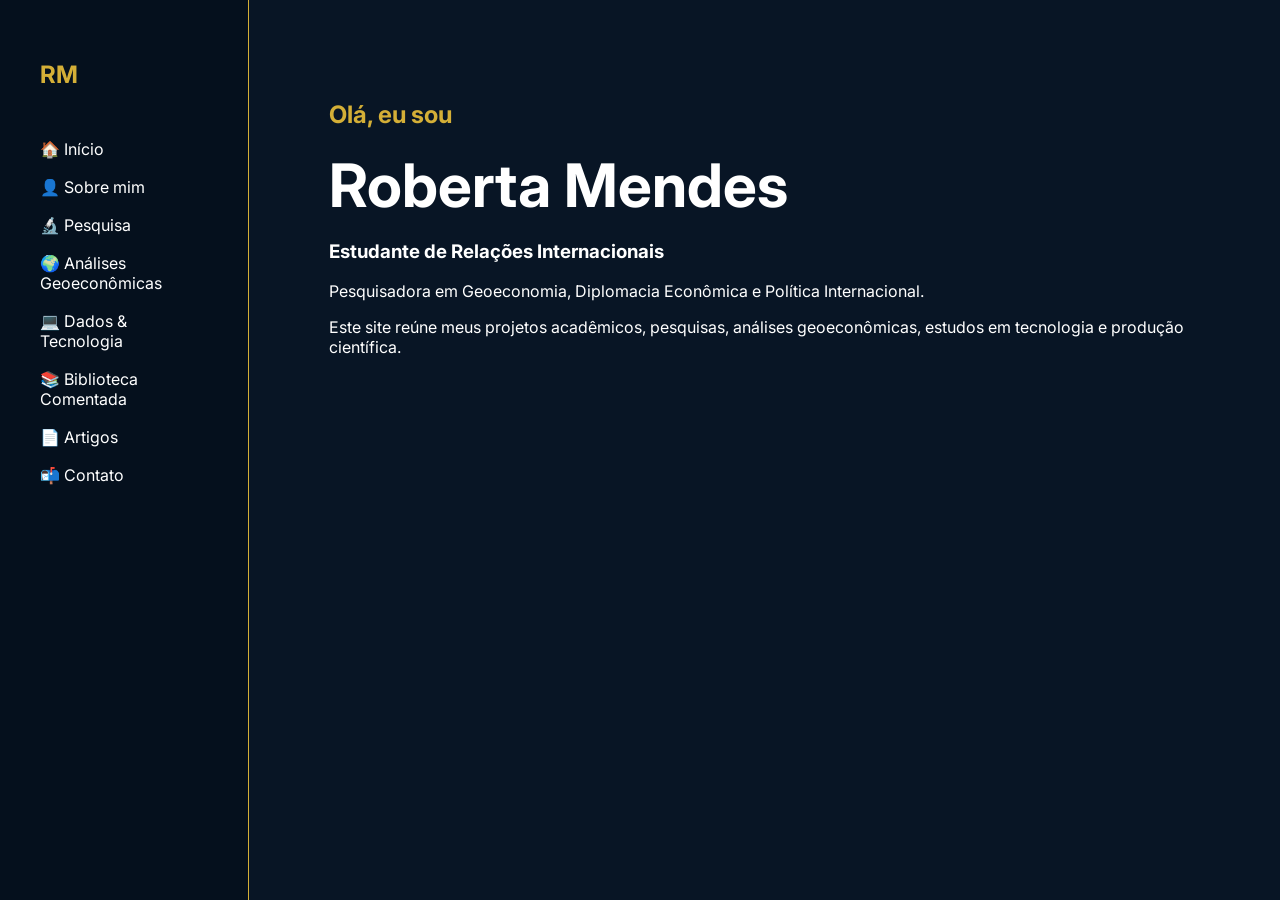
==== index.html @ 18f8f302 "Refactor HTML structure and formatting" ====
<!DOCTYPE html>
<html lang="pt-BR">

<head>

    <meta charset="UTF-8">

    <title>Roberta Mendes</title>

    <link rel="preconnect" href="https://fonts.googleapis.com">
    <link rel="preconnect" href="https://fonts.gstatic.com" crossorigin>

    <link href="https://fonts.googleapis.com/css2?family=Inter:wght@300;400;500;600&family=Playfair+Display:wght@500;600;700&display=swap" rel="stylesheet">

    <link rel="stylesheet" href="style.css">

</head>

<body>

    <aside class="sidebar">

        <h1>RM</h1>

        <nav>

            <a href="#">🏠 Início</a>

            <a href="#">👤 Sobre mim</a>

            <a href="#">🔬 Pesquisa</a>

            <a href="#">🌍 Análises Geoeconômicas</a>

            <a href="#">💻 Dados & Tecnologia</a>

            <a href="#">📚 Biblioteca Comentada</a>

            <a href="#">📄 Artigos</a>

            <a href="#">📬 Contato</a>

        </nav>

    </aside>

    <main class="conteudo">

        <h2>Olá, eu sou</h2>

        <h1>Roberta Mendes</h1>

        <h3>
            Estudante de Relações Internacionais
        </h3>

        <p>
            Pesquisadora em Geoeconomia, Diplomacia Econômica e Política Internacional.
        </p>

        <p>
            Este site reúne meus projetos acadêmicos, pesquisas, análises geoeconômicas,
            estudos em tecnologia e produção científica.
        </p>

    </main>

</body>

</html>
---- style.css ----
body{
    margin:0;
    display:flex;
    background:#081525;
    color:white;
  font-family:'Inter', sans-serif;
}

.sidebar{

    width:260px;
    height:100vh;

    background:#05101d;

    border-right:1px solid #d4af37;

    padding:40px;

    box-sizing:border-box;

}

.sidebar h1{

    color:#d4af37;

    margin-bottom:50px;

}

.sidebar a{

    display:block;

    color:white;

    text-decoration:none;

    margin:18px 0;

}

.sidebar a:hover{

    color:#d4af37;

}

.conteudo{

    padding:80px;

}

.conteudo h1{

    font-size:60px;

    margin:10px 0;

}

.conteudo h2{

    color:#d4af37;
    .sidebar h1,
.conteudo h1 {

    font-family: 'Playfair Display', serif;

}

}
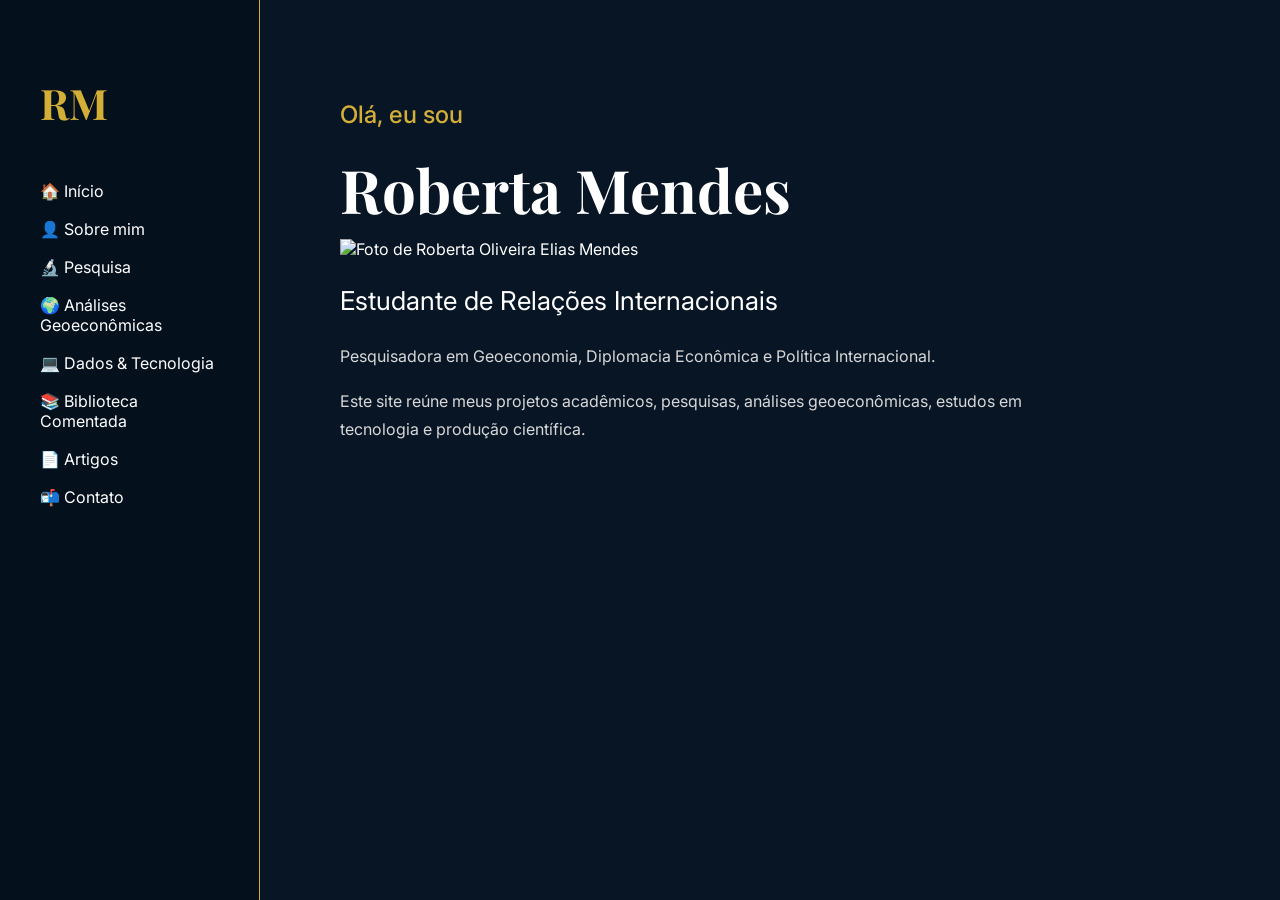
==== commit 584a79ef: "Add profile image for Roberta Mendes" ====
--- a/index.html
+++ b/index.html
@@ -49,6 +49,7 @@
         <h2>Olá, eu sou</h2>
 
         <h1>Roberta Mendes</h1>
+        <img src="perfil.jpg" alt="Foto de Roberta Oliveira Elias Mendes">
 
         <h3>
             Estudante de Relações Internacionais
--- a/style.css
+++ b/style.css
@@ -1,14 +1,25 @@
 body{
+
     margin:0;
+
     display:flex;
+
     background:#081525;
+
     color:white;
-  font-family:'Inter', sans-serif;
+
+    font-family:'Inter', sans-serif;
+
 }
+
+/* ========================= */
+/* MENU LATERAL */
+/* ========================= */
 
 .sidebar{
 
     width:260px;
+
     height:100vh;
 
     background:#05101d;
@@ -23,9 +34,13 @@
 
 .sidebar h1{
 
+    font-family:'Playfair Display', serif;
+
     color:#d4af37;
 
     margin-bottom:50px;
+
+    font-size:42px;
 
 }
 
@@ -39,13 +54,21 @@
 
     margin:18px 0;
 
+    transition:0.3s;
+
 }
 
 .sidebar a:hover{
 
     color:#d4af37;
 
+    padding-left:8px;
+
 }
+
+/* ========================= */
+/* CONTEÚDO */
+/* ========================= */
 
 .conteudo{
 
@@ -54,6 +77,8 @@
 }
 
 .conteudo h1{
+
+    font-family:'Playfair Display', serif;
 
     font-size:60px;
 
@@ -64,11 +89,25 @@
 .conteudo h2{
 
     color:#d4af37;
-    .sidebar h1,
-.conteudo h1 {
 
-    font-family: 'Playfair Display', serif;
+    font-weight:500;
 
 }
 
+.conteudo h3{
+
+    font-weight:400;
+
+    font-size:26px;
+
 }
+
+.conteudo p{
+
+    max-width:700px;
+
+    line-height:1.8;
+
+    color:#d8d8d8;
+
+}
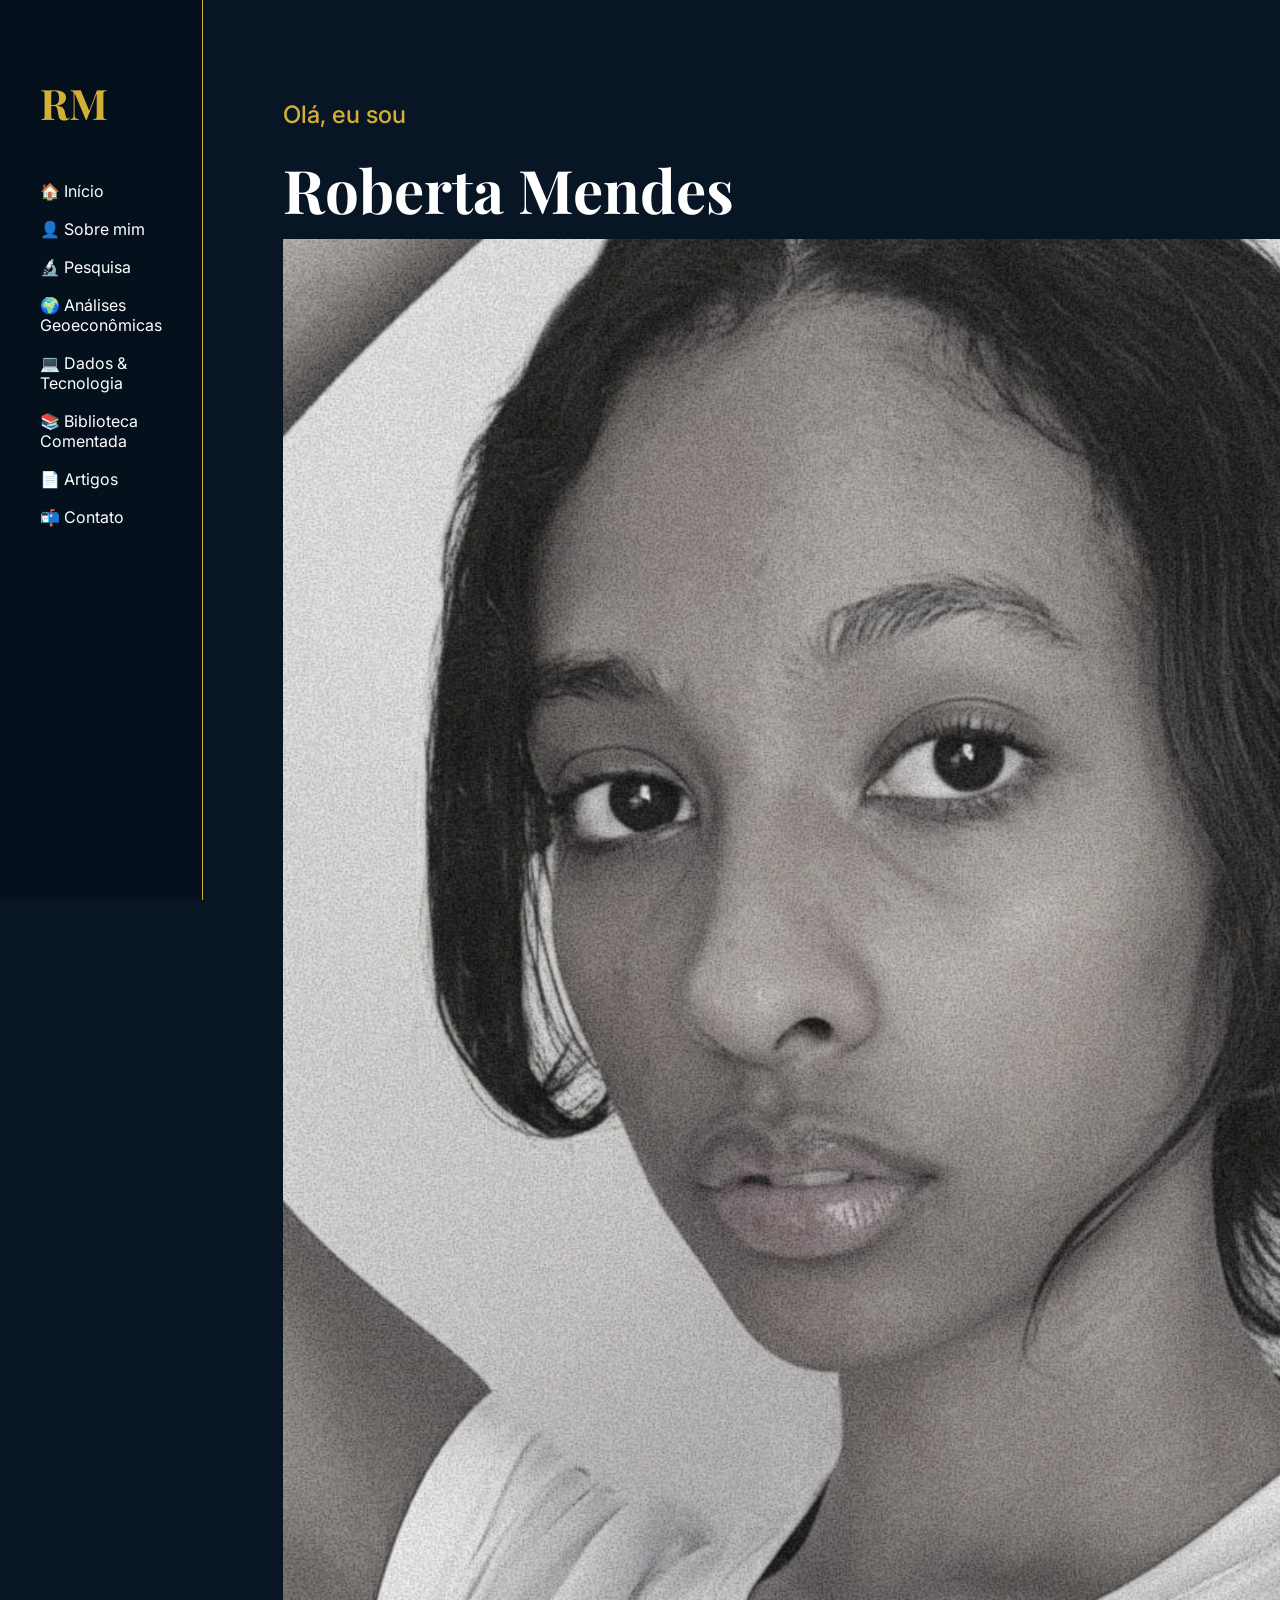
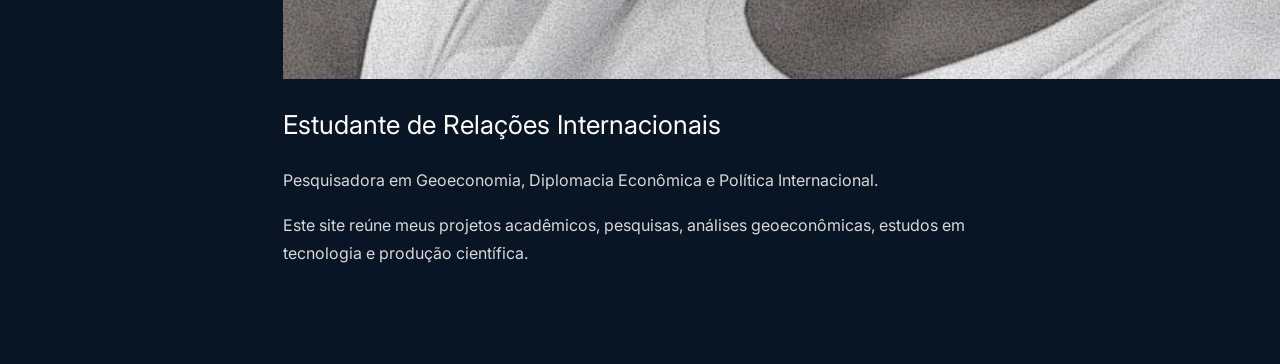
==== commit 54605ae9: "Update profile image source in index.html" ====
--- a/index.html
+++ b/index.html
@@ -49,7 +49,7 @@
         <h2>Olá, eu sou</h2>
 
         <h1>Roberta Mendes</h1>
-        <img src="perfil.jpg" alt="Foto de Roberta Oliveira Elias Mendes">
+        <img src="WhatsApp Image 2026-07-04 at 11.41.28 AM.jpeg" alt="Foto de Roberta Oliveira Elias Mendes">
 
         <h3>
             Estudante de Relações Internacionais
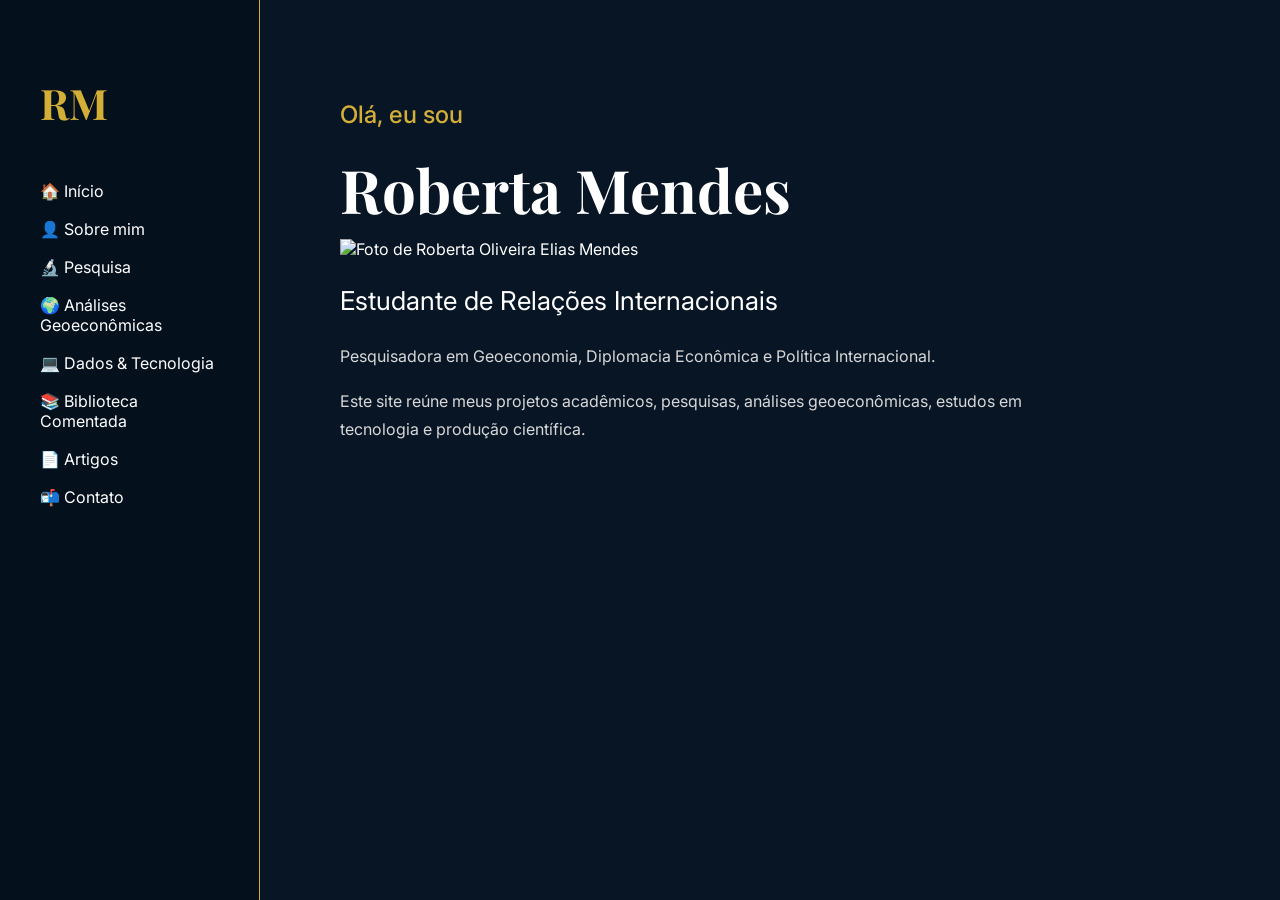
==== commit 4ee4cafe: "Update image source in index.html" ====
--- a/index.html
+++ b/index.html
@@ -49,7 +49,7 @@
         <h2>Olá, eu sou</h2>
 
         <h1>Roberta Mendes</h1>
-        <img src="WhatsApp Image 2026-07-04 at 11.41.28 AM.jpeg" alt="Foto de Roberta Oliveira Elias Mendes">
+        <img src="perfil.jgp" alt="Foto de Roberta Oliveira Elias Mendes">
 
         <h3>
             Estudante de Relações Internacionais
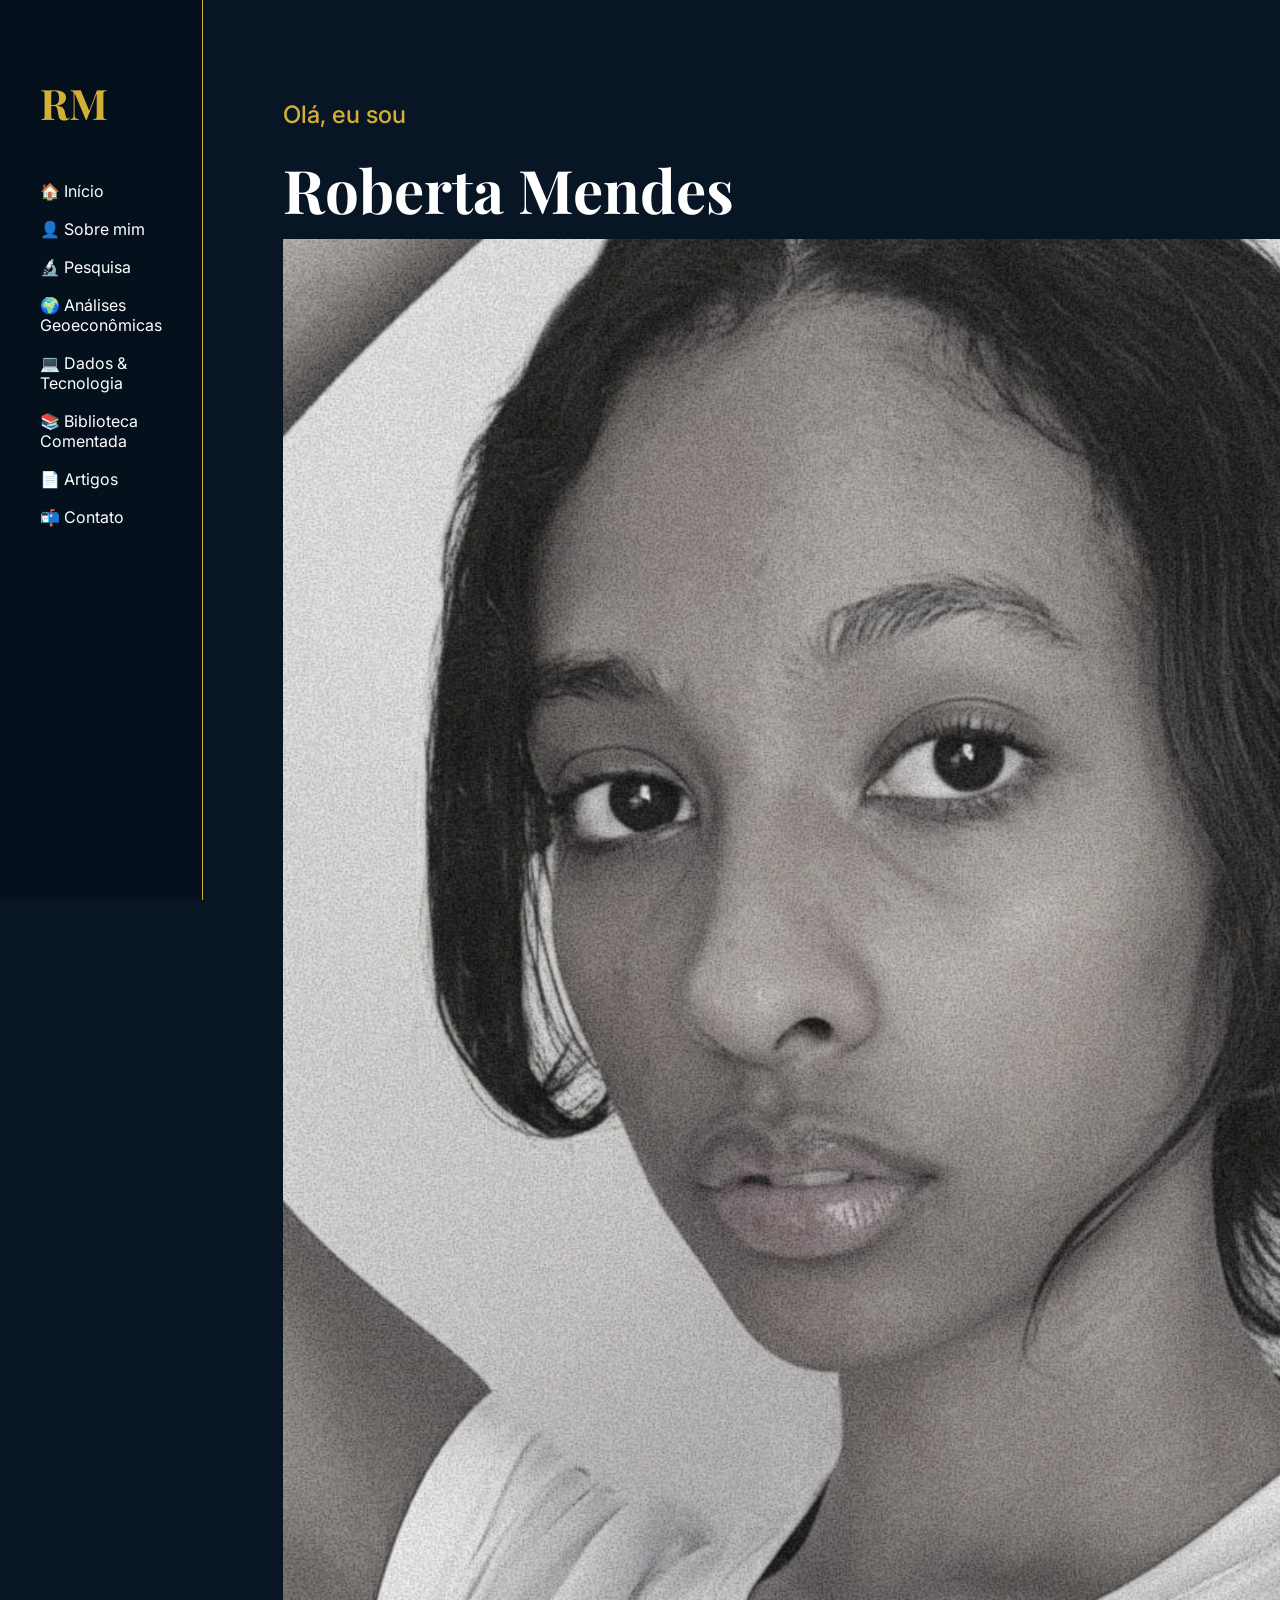
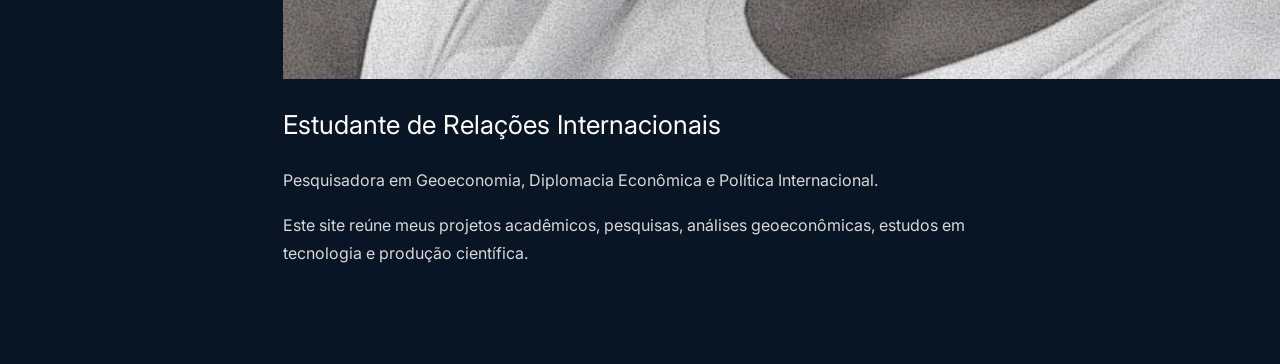
==== commit b3dae296: "Fix image file extension from .jgp to .jpg" ====
--- a/index.html
+++ b/index.html
@@ -49,7 +49,7 @@
         <h2>Olá, eu sou</h2>
 
         <h1>Roberta Mendes</h1>
-        <img src="perfil.jgp" alt="Foto de Roberta Oliveira Elias Mendes">
+        <img src="perfil.jpg" alt="Foto de Roberta Oliveira Elias Mendes">
 
         <h3>
             Estudante de Relações Internacionais
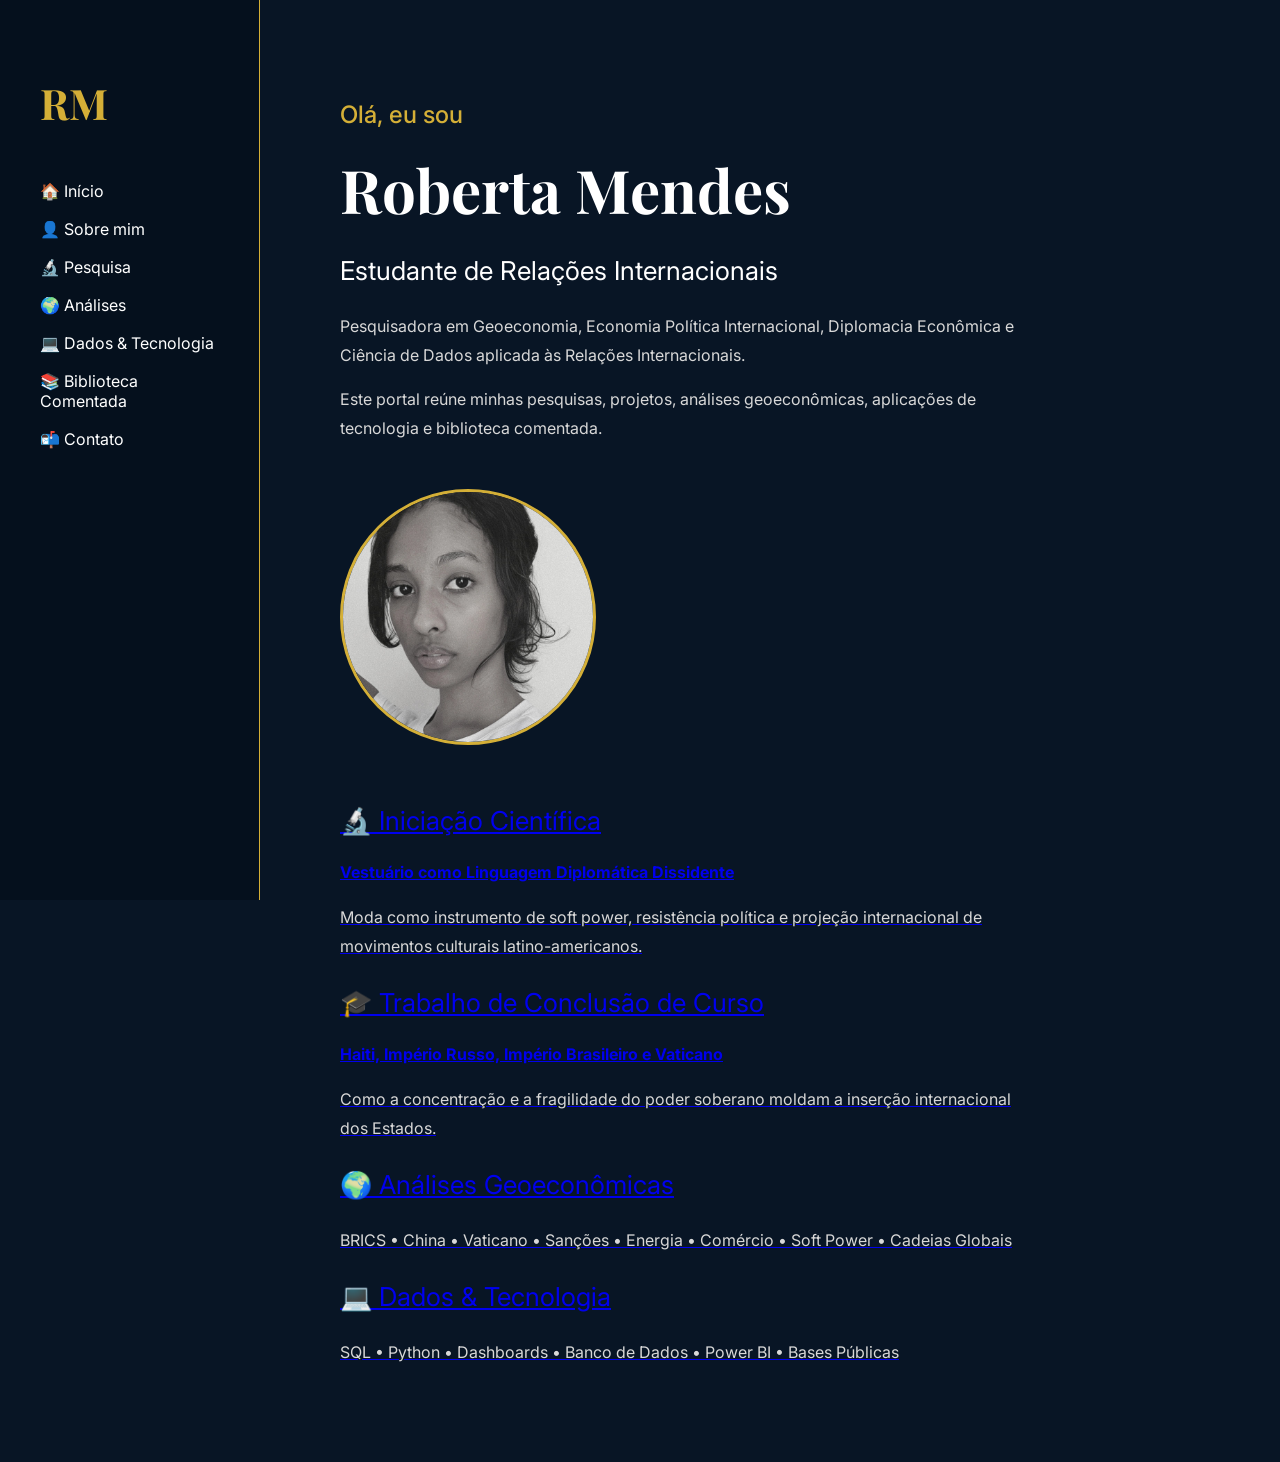
==== commit 68ae4208: "Refactor index.html for better structure and content Updated the HTML structure and content, includi" ====
--- a/index.html
+++ b/index.html
@@ -4,13 +4,14 @@
 <head>
 
     <meta charset="UTF-8">
+    <meta name="viewport" content="width=device-width, initial-scale=1.0">
 
     <title>Roberta Mendes</title>
 
     <link rel="preconnect" href="https://fonts.googleapis.com">
     <link rel="preconnect" href="https://fonts.gstatic.com" crossorigin>
 
-    <link href="https://fonts.googleapis.com/css2?family=Inter:wght@300;400;500;600&family=Playfair+Display:wght@500;600;700&display=swap" rel="stylesheet">
+    <link href="https://fonts.googleapis.com/css2?family=Inter:wght@300;400;500;600;700&family=Playfair+Display:wght@500;600;700&display=swap" rel="stylesheet">
 
     <link rel="stylesheet" href="style.css">
 
@@ -30,13 +31,11 @@
 
             <a href="#">🔬 Pesquisa</a>
 
-            <a href="#">🌍 Análises Geoeconômicas</a>
+            <a href="#">🌍 Análises</a>
 
             <a href="#">💻 Dados & Tecnologia</a>
 
             <a href="#">📚 Biblioteca Comentada</a>
-
-            <a href="#">📄 Artigos</a>
 
             <a href="#">📬 Contato</a>
 
@@ -46,23 +45,110 @@
 
     <main class="conteudo">
 
-        <h2>Olá, eu sou</h2>
+        <section class="hero">
 
-        <h1>Roberta Mendes</h1>
-        <img src="perfil.jpg" alt="Foto de Roberta Oliveira Elias Mendes">
+            <div class="texto">
 
-        <h3>
-            Estudante de Relações Internacionais
-        </h3>
+                <h2>Olá, eu sou</h2>
 
-        <p>
-            Pesquisadora em Geoeconomia, Diplomacia Econômica e Política Internacional.
-        </p>
+                <h1>Roberta Mendes</h1>
 
-        <p>
-            Este site reúne meus projetos acadêmicos, pesquisas, análises geoeconômicas,
-            estudos em tecnologia e produção científica.
-        </p>
+                <h3>Estudante de Relações Internacionais</h3>
+
+                <p>
+
+                    Pesquisadora em Geoeconomia, Economia Política
+                    Internacional, Diplomacia Econômica e Ciência de
+                    Dados aplicada às Relações Internacionais.
+
+                </p>
+
+                <p>
+
+                    Este portal reúne minhas pesquisas, projetos,
+                    análises geoeconômicas, aplicações de tecnologia
+                    e biblioteca comentada.
+
+                </p>
+
+            </div>
+
+            <img class="foto-perfil"
+                src="perfil.jpg"
+                alt="Foto de Roberta Oliveira Elias Mendes">
+
+        </section>
+
+        <section class="cards">
+
+            <a href="#" class="card">
+
+                <h3>🔬 Iniciação Científica</h3>
+
+                <h4>
+
+                    Vestuário como Linguagem Diplomática Dissidente
+
+                </h4>
+
+                <p>
+
+                    Moda como instrumento de soft power,
+                    resistência política e projeção internacional
+                    de movimentos culturais latino-americanos.
+
+                </p>
+
+            </a>
+
+            <a href="#" class="card">
+
+                <h3>🎓 Trabalho de Conclusão de Curso</h3>
+
+                <h4>
+
+                    Haiti, Império Russo, Império Brasileiro e Vaticano
+
+                </h4>
+
+                <p>
+
+                    Como a concentração e a fragilidade
+                    do poder soberano moldam a inserção
+                    internacional dos Estados.
+
+                </p>
+
+            </a>
+
+            <a href="#" class="card">
+
+                <h3>🌍 Análises Geoeconômicas</h3>
+
+                <p>
+
+                    BRICS • China • Vaticano • Sanções
+                    • Energia • Comércio • Soft Power
+                    • Cadeias Globais
+
+                </p>
+
+            </a>
+
+            <a href="#" class="card">
+
+                <h3>💻 Dados & Tecnologia</h3>
+
+                <p>
+
+                    SQL • Python • Dashboards • Banco de Dados
+                    • Power BI • Bases Públicas
+
+                </p>
+
+            </a>
+
+        </section>
 
     </main>
 
--- a/style.css
+++ b/style.css
@@ -111,3 +111,23 @@
     color:#d8d8d8;
 
 }
+
+/* ========================= */
+/* FOTO */
+/* ========================= */
+
+.foto-perfil{
+
+    width:250px;
+
+    height:250px;
+
+    object-fit:cover;
+
+    border-radius:50%;
+
+    border:3px solid #d4af37;
+
+    margin:30px 0;
+
+}
